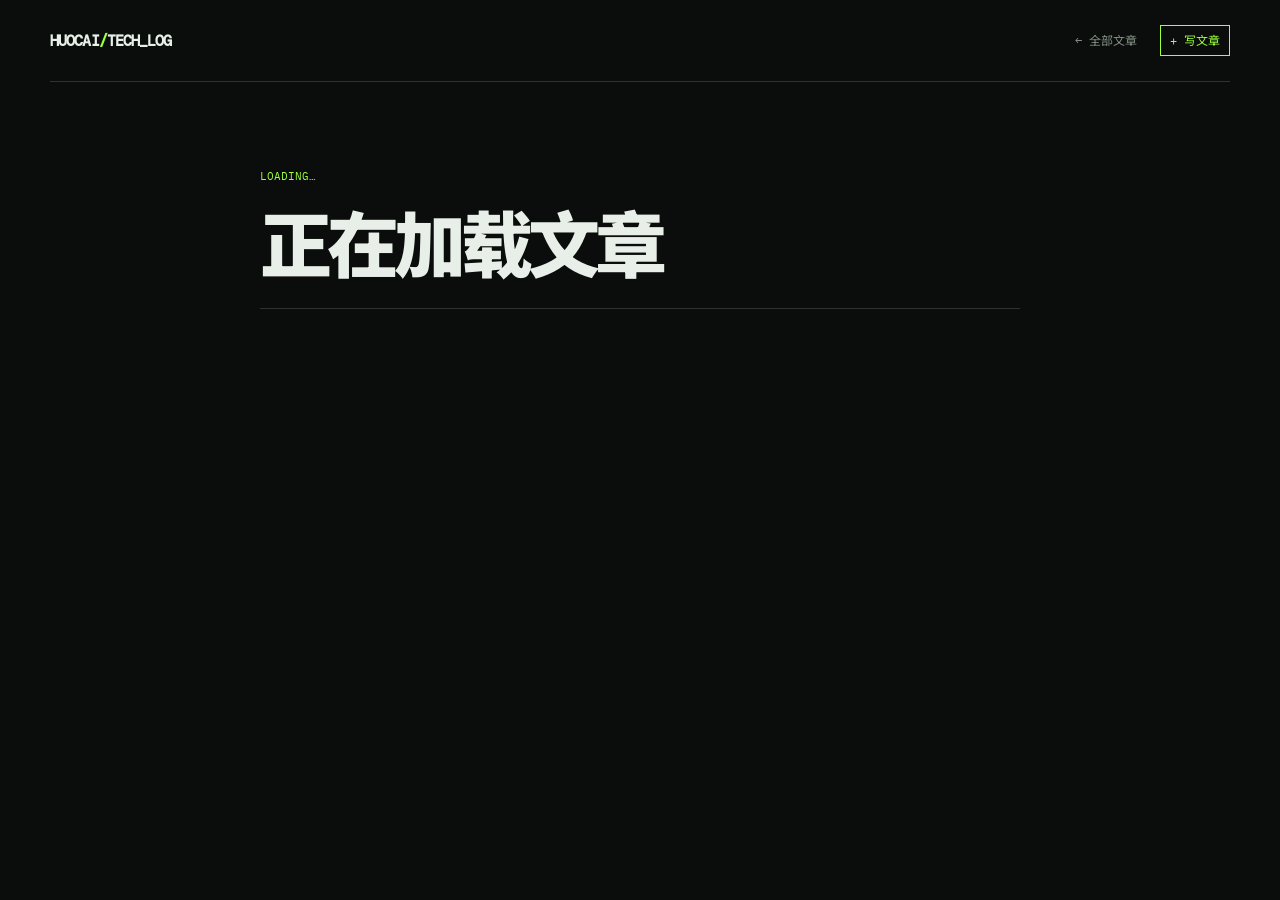
==== article.html @ ff0edf64 "Add article reader" ====
<!doctype html><html lang="zh-CN"><head><meta charset="UTF-8" /><meta name="viewport" content="width=device-width, initial-scale=1.0" /><title>文章 / 火柴 TECH LOG</title><link rel="stylesheet" href="styles.css" /></head><body><header class="topbar"><a class="brand" href="./">HUOCAI<span>/</span>TECH_LOG</a><nav><a href="./">← 全部文章</a><a href="editor.html" class="write-link">+ 写文章</a></nav></header><main class="article"><p id="meta" class="article-meta">LOADING…</p><h1 id="title">正在加载文章</h1><article id="body" class="article-body"></article></main><script src="article.js"></script></body></html>
---- styles.css ----
@import url('https://fonts.googleapis.com/css2?family=DM+Mono:wght@400;500&family=IBM+Plex+Mono:wght@400;500;600&family=Noto+Sans+SC:wght@400;500;700;900&display=swap');
:root { --bg:#0a0d0b; --panel:#101511; --ink:#e8eee8; --muted:#849087; --line:#2b352d; --green:#9eff3e; --cyan:#66e6ff; --orange:#ff815b; }
* { box-sizing:border-box; } html { scroll-behavior:smooth; } body { margin:0; background:var(--bg); color:var(--ink); font-family:'IBM Plex Mono','Noto Sans SC',monospace; line-height:1.6; }.scanlines { pointer-events:none; position:fixed; inset:0; z-index:5; opacity:.16; background:repeating-linear-gradient(0deg,transparent 0 2px,rgba(158,255,62,.045) 3px); }
.topbar,main,footer { width:min(1180px,calc(100% - 48px)); margin:auto; }.topbar { height:82px; border-bottom:1px solid var(--line); display:flex; justify-content:space-between; align-items:center; }.brand { color:var(--ink); text-decoration:none; font:600 15px 'DM Mono',monospace; letter-spacing:-.06em; }.brand span,.green { color:var(--green); } nav { display:flex; gap:23px; align-items:center; } nav a { color:var(--muted); text-decoration:none; font-size:12px; } nav a:hover { color:var(--green); }.write-link { border:1px solid var(--green); color:var(--green)!important; padding:5px 9px; }
.hero { padding:115px 0 92px; max-width:900px; }.prompt,.label { color:var(--muted); font-size:12px; letter-spacing:.04em; }.prompt span { color:var(--green); }.prompt b { color:var(--cyan); font-weight:500; } h1,h2 { font-family:'Noto Sans SC',sans-serif; margin:0; letter-spacing:-.07em; line-height:1.05; } h1 { font-size:clamp(52px,8vw,106px); font-weight:900; } h1 span { color:var(--green); }.lede { color:#b8c3ba; max-width:610px; margin:29px 0; font-size:15px; }.hero-actions { display:flex; gap:12px; }.button { font-size:12px; padding:12px 16px; text-decoration:none; font-weight:600; }.primary { color:var(--bg); background:var(--green); }.ghost { color:var(--ink); border:1px solid var(--line); }.button i { font-style:normal; margin-left:18px; }.button:hover { box-shadow:4px 4px 0 var(--cyan); transform:translate(-2px,-2px); }
.terminal-info { border-top:1px solid var(--line); border-bottom:1px solid var(--line); padding:13px 0; display:flex; justify-content:space-between; gap:20px; color:var(--muted); font-size:10px; }.terminal-info p { margin:0; }.post-section { padding:95px 0; }.section-title { display:flex; align-items:center; gap:16px; margin-bottom:28px; }.section-title > span:first-child { color:var(--green); font-size:12px; }.section-title h2,.now-grid h2 { font-size:35px; }.line { height:1px; background:var(--line); flex:1; }.post-list { border-top:1px solid var(--line); }.post-card { display:grid; grid-template-columns:100px 1fr auto; gap:22px; align-items:center; padding:27px 4px; border-bottom:1px solid var(--line); text-decoration:none; color:var(--ink); transition:.18s; }.post-card:hover { padding-left:14px; background:var(--panel); }.post-date { color:var(--green); font-size:11px; }.post-card h3 { font:700 21px 'Noto Sans SC',sans-serif; letter-spacing:-.04em; margin:0; }.post-card p { color:var(--muted); font-size:12px; margin:7px 0 0; }.post-arrow { color:var(--cyan); font-size:24px; }.tag { color:var(--orange); font-size:10px; }.loading { color:var(--muted); font-size:12px; padding:25px 0; }
.now-grid { border-top:1px solid var(--line); padding:62px 0 95px; display:grid; grid-template-columns:.9fr 1.1fr; gap:50px; }.now-grid ul { list-style:none; padding:0; margin:0; }.now-grid li { border-bottom:1px solid var(--line); padding:16px 0; font-size:14px; }.now-grid li span { color:var(--green); font-size:11px; padding-right:16px; } footer { border-top:1px solid var(--line); min-height:90px; display:flex; align-items:center; justify-content:space-between; color:var(--muted); font-size:10px; } footer a { color:var(--green); text-decoration:none; }
.editor-main { width:min(1040px,calc(100% - 48px)); margin:0 auto; padding:75px 0 100px; }.editor-head { border-bottom:1px solid var(--line); padding-bottom:35px; }.editor-head h1 { font-size:clamp(39px,6vw,70px); }.editor-head p { color:var(--muted); max-width:680px; font-size:13px; }.notice { border:1px solid #596752; background:#121b11; padding:14px; color:#c7d6be; font-size:11px; }.editor-form { margin-top:35px; display:grid; gap:17px; }.editor-form label { color:var(--green); font-size:12px; }.editor-form input,.editor-form textarea { width:100%; background:#0d120e; border:1px solid var(--line); color:var(--ink); font:13px 'IBM Plex Mono',monospace; padding:13px; outline:none; }.editor-form textarea { min-height:285px; resize:vertical; }.editor-form input:focus,.editor-form textarea:focus { border-color:var(--green); }.form-row { display:grid; grid-template-columns:1fr 1fr; gap:17px; }.publish { justify-self:start; border:0; background:var(--green); color:var(--bg); padding:14px 18px; font:600 12px 'IBM Plex Mono',monospace; cursor:pointer; }.publish:disabled { opacity:.5; cursor:wait; }.publish-status { font-size:12px; color:var(--muted); }.publish-status.error { color:var(--orange); }.markdown-note { color:var(--muted); font-size:11px; }
.article { width:min(760px,calc(100% - 48px)); margin:0 auto; padding:75px 0 110px; }.article-meta { color:var(--green); font-size:11px; }.article h1 { font-size:clamp(40px,6vw,72px); margin:17px 0 30px; }.article-body { border-top:1px solid var(--line); padding-top:30px; color:#cbd4cc; font-family:'Noto Sans SC',sans-serif; line-height:1.9; }.article-body h2 { margin:30px 0 12px; font-size:27px; }.article-body code { font-family:'IBM Plex Mono',monospace; color:var(--cyan); }.article-body pre { overflow:auto; padding:16px; background:#101511; border:1px solid var(--line); }.article-body pre code { color:#d7e7d8; }.article-body a { color:var(--green); }
@media(max-width:700px) { .topbar,main,footer { width:min(100% - 32px,1180px); }.topbar { height:66px; }.brand { font-size:13px; } nav { gap:13px; } nav a:first-child { display:none; }.hero { padding:80px 0 66px; }.terminal-info { display:block; }.terminal-info p + p { margin-top:6px; }.post-card { grid-template-columns:1fr auto; gap:6px; }.post-date { grid-column:1/-1; }.post-card h3 { font-size:18px; }.post-card p { grid-column:1/-1; }.post-arrow { grid-column:2; grid-row:2; }.now-grid { grid-template-columns:1fr; gap:25px; }.form-row { grid-template-columns:1fr; } footer { padding:25px 0; min-height:0; gap:8px; flex-direction:column; align-items:flex-start; } }
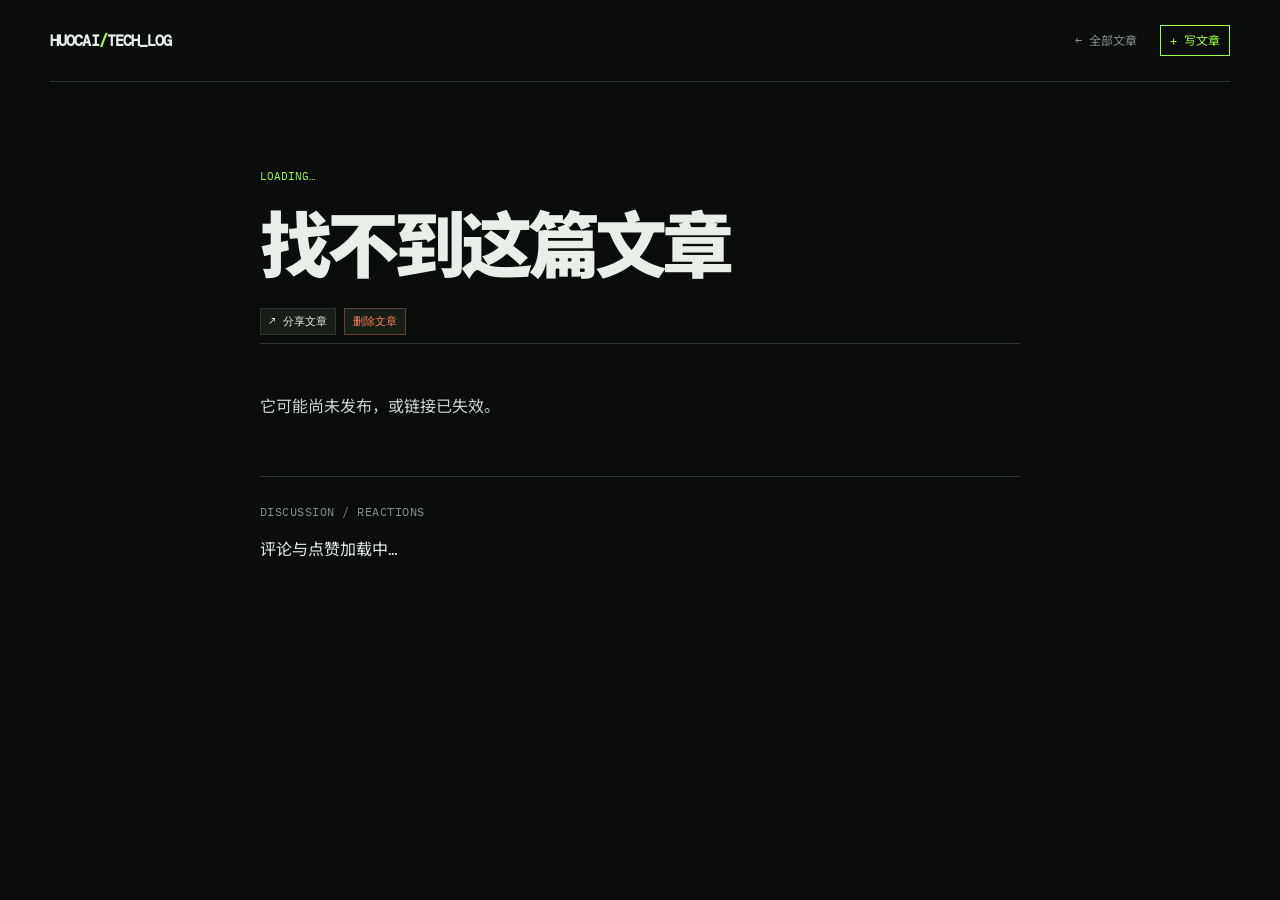
==== commit f142d60f: "Add rich publishing and article interactions" ====
--- a/article.html
+++ b/article.html
@@ -1,2 +1,2 @@
-<!doctype html><html lang="zh-CN"><head><meta charset="UTF-8" /><meta name="viewport" content="width=device-width, initial-scale=1.0" /><title>文章 / 火柴 TECH LOG</title><link rel="stylesheet" href="styles.css" /></head><body><header class="topbar"><a class="brand" href="./">HUOCAI<span>/</span>TECH_LOG</a><nav><a href="./">← 全部文章</a><a href="editor.html" class="write-link">+ 写文章</a></nav></header><main class="article"><p id="meta" class="article-meta">LOADING…</p><h1 id="title">正在加载文章</h1><article id="body" class="article-body"></article></main><script src="article.js"></script></body></html>
+<!doctype html><html lang="zh-CN"><head><meta charset="UTF-8" /><meta name="viewport" content="width=device-width, initial-scale=1.0" /><title>文章 / 火柴 TECH LOG</title><link rel="stylesheet" href="styles.css" /></head><body><header class="topbar"><a class="brand" href="./">HUOCAI<span>/</span>TECH_LOG</a><nav><a href="./">← 全部文章</a><a href="editor.html" class="write-link">+ 写文章</a></nav></header><main class="article"><p id="meta" class="article-meta">LOADING…</p><h1 id="title">正在加载文章</h1><div class="article-actions"><button id="share" type="button">↗ 分享文章</button><button id="delete" type="button" class="danger">删除文章</button></div><article id="body" class="article-body"></article><section class="social"><p class="label">DISCUSSION / REACTIONS</p><div id="giscus"><p>评论与点赞加载中…</p></div></section><section id="delete-panel" class="delete-panel" hidden><p>确认删除？此操作会从公开文章列表中移除文章。</p><input id="delete-token" type="password" placeholder="输入 GitHub 细粒度令牌" /><button id="confirm-delete" type="button" class="danger">确认永久删除</button><p id="delete-status"></p></section></main><script src="blog-config.js"></script><script src="article.js"></script></body></html>
 
--- a/styles.css
+++ b/styles.css
@@ -6,6 +6,7 @@
 .terminal-info { border-top:1px solid var(--line); border-bottom:1px solid var(--line); padding:13px 0; display:flex; justify-content:space-between; gap:20px; color:var(--muted); font-size:10px; }.terminal-info p { margin:0; }.post-section { padding:95px 0; }.section-title { display:flex; align-items:center; gap:16px; margin-bottom:28px; }.section-title > span:first-child { color:var(--green); font-size:12px; }.section-title h2,.now-grid h2 { font-size:35px; }.line { height:1px; background:var(--line); flex:1; }.post-list { border-top:1px solid var(--line); }.post-card { display:grid; grid-template-columns:100px 1fr auto; gap:22px; align-items:center; padding:27px 4px; border-bottom:1px solid var(--line); text-decoration:none; color:var(--ink); transition:.18s; }.post-card:hover { padding-left:14px; background:var(--panel); }.post-date { color:var(--green); font-size:11px; }.post-card h3 { font:700 21px 'Noto Sans SC',sans-serif; letter-spacing:-.04em; margin:0; }.post-card p { color:var(--muted); font-size:12px; margin:7px 0 0; }.post-arrow { color:var(--cyan); font-size:24px; }.tag { color:var(--orange); font-size:10px; }.loading { color:var(--muted); font-size:12px; padding:25px 0; }
 .now-grid { border-top:1px solid var(--line); padding:62px 0 95px; display:grid; grid-template-columns:.9fr 1.1fr; gap:50px; }.now-grid ul { list-style:none; padding:0; margin:0; }.now-grid li { border-bottom:1px solid var(--line); padding:16px 0; font-size:14px; }.now-grid li span { color:var(--green); font-size:11px; padding-right:16px; } footer { border-top:1px solid var(--line); min-height:90px; display:flex; align-items:center; justify-content:space-between; color:var(--muted); font-size:10px; } footer a { color:var(--green); text-decoration:none; }
 .editor-main { width:min(1040px,calc(100% - 48px)); margin:0 auto; padding:75px 0 100px; }.editor-head { border-bottom:1px solid var(--line); padding-bottom:35px; }.editor-head h1 { font-size:clamp(39px,6vw,70px); }.editor-head p { color:var(--muted); max-width:680px; font-size:13px; }.notice { border:1px solid #596752; background:#121b11; padding:14px; color:#c7d6be; font-size:11px; }.editor-form { margin-top:35px; display:grid; gap:17px; }.editor-form label { color:var(--green); font-size:12px; }.editor-form input,.editor-form textarea { width:100%; background:#0d120e; border:1px solid var(--line); color:var(--ink); font:13px 'IBM Plex Mono',monospace; padding:13px; outline:none; }.editor-form textarea { min-height:285px; resize:vertical; }.editor-form input:focus,.editor-form textarea:focus { border-color:var(--green); }.form-row { display:grid; grid-template-columns:1fr 1fr; gap:17px; }.publish { justify-self:start; border:0; background:var(--green); color:var(--bg); padding:14px 18px; font:600 12px 'IBM Plex Mono',monospace; cursor:pointer; }.publish:disabled { opacity:.5; cursor:wait; }.publish-status { font-size:12px; color:var(--muted); }.publish-status.error { color:var(--orange); }.markdown-note { color:var(--muted); font-size:11px; }
+.toolbar { display:flex; flex-wrap:wrap; gap:6px; padding:8px; border:1px solid var(--line); border-bottom:0; background:#101511; }.toolbar button,.article-actions button { border:1px solid var(--line); background:#171e18; color:var(--ink); cursor:pointer; font:11px 'IBM Plex Mono',monospace; padding:5px 8px; }.toolbar button:hover,.article-actions button:hover { border-color:var(--green); color:var(--green); }.editor-form .toolbar + textarea { border-top-color:#29342b; }.article-actions { display:flex; flex-wrap:wrap; gap:8px; margin:22px 0 8px; }.article-actions .danger,.danger { border-color:#683b31!important; color:var(--orange)!important; }.article-body img,.article-body video { display:block; width:100%; max-width:100%; margin:25px 0; border:1px solid var(--line); }.embed { position:relative; padding-top:56.25%; margin:25px 0; }.embed iframe { position:absolute; inset:0; width:100%; height:100%; border:1px solid var(--line); }.social { border-top:1px solid var(--line); margin-top:55px; padding-top:25px; }.social > p { margin:0 0 15px; }.delete-panel { border:1px solid #683b31; background:#1a100e; padding:18px; margin-top:25px; }.delete-panel p { color:#f1c3b8; font-size:12px; }.delete-panel input { background:#0d120e; border:1px solid var(--line); color:var(--ink); padding:10px; width:min(440px,100%); margin-right:8px; }
 .article { width:min(760px,calc(100% - 48px)); margin:0 auto; padding:75px 0 110px; }.article-meta { color:var(--green); font-size:11px; }.article h1 { font-size:clamp(40px,6vw,72px); margin:17px 0 30px; }.article-body { border-top:1px solid var(--line); padding-top:30px; color:#cbd4cc; font-family:'Noto Sans SC',sans-serif; line-height:1.9; }.article-body h2 { margin:30px 0 12px; font-size:27px; }.article-body code { font-family:'IBM Plex Mono',monospace; color:var(--cyan); }.article-body pre { overflow:auto; padding:16px; background:#101511; border:1px solid var(--line); }.article-body pre code { color:#d7e7d8; }.article-body a { color:var(--green); }
 @media(max-width:700px) { .topbar,main,footer { width:min(100% - 32px,1180px); }.topbar { height:66px; }.brand { font-size:13px; } nav { gap:13px; } nav a:first-child { display:none; }.hero { padding:80px 0 66px; }.terminal-info { display:block; }.terminal-info p + p { margin-top:6px; }.post-card { grid-template-columns:1fr auto; gap:6px; }.post-date { grid-column:1/-1; }.post-card h3 { font-size:18px; }.post-card p { grid-column:1/-1; }.post-arrow { grid-column:2; grid-row:2; }.now-grid { grid-template-columns:1fr; gap:25px; }.form-row { grid-template-columns:1fr; } footer { padding:25px 0; min-height:0; gap:8px; flex-direction:column; align-items:flex-start; } }
 
